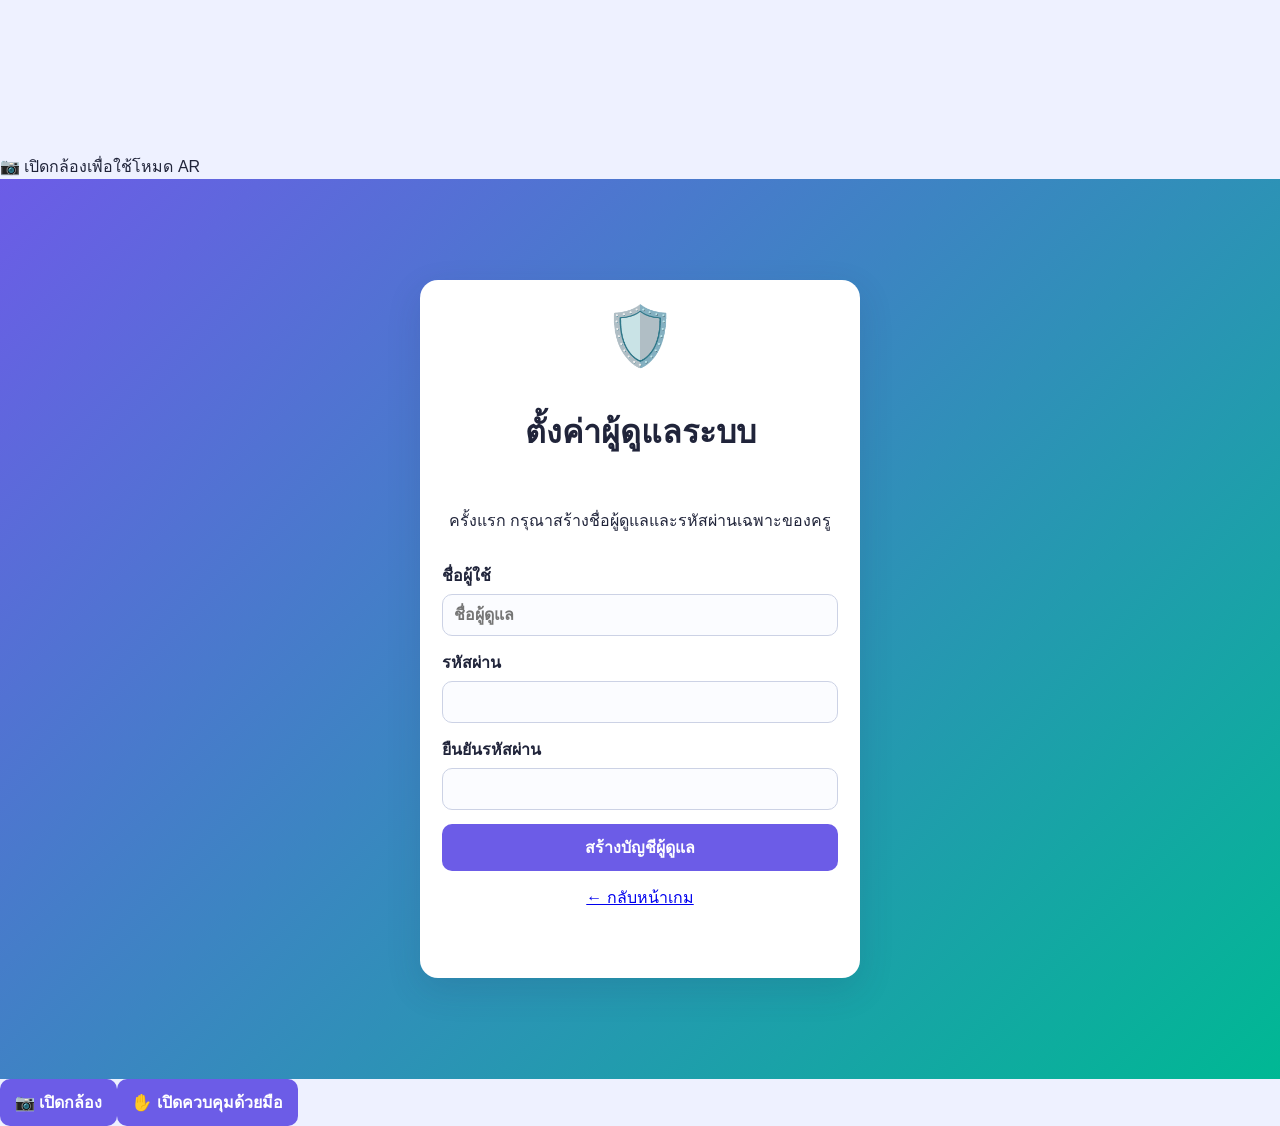
==== admin.html @ 0dbcfca8 "Add files via upload" ====
<!doctype html><html lang="th"><head><meta charset="utf-8"><meta name="viewport" content="width=device-width,initial-scale=1"><title>Scratch AR Studio</title><link rel="stylesheet" href="./css/admin.css"></head><body>
<div id="login" class="login-wrap"><form id="login-form" class="panel login-card"><div class="logo">🛡️</div><h1 id="login-title">ตั้งค่าผู้ดูแลระบบ</h1><p id="login-help">ครั้งแรก กรุณาสร้างรหัสผ่านเฉพาะของครู</p><label id="username-wrap">ชื่อผู้ใช้<input id="username" autocomplete="username" placeholder="ชื่อผู้ดูแล"></label><label>รหัสผ่าน<input id="password" type="password" autocomplete="current-password" required minlength="6"></label><label id="confirm-wrap">ยืนยันรหัสผ่าน<input id="confirm-password" type="password" minlength="6"></label><button id="login-submit">สร้างบัญชีผู้ดูแล</button><a href="./index.html">← กลับหน้าเกม</a><p id="login-error" class="error"></p></form></div>
<div id="admin-app" class="hidden"><header><div><strong>🛡️ Scratch AR Studio</strong><small id="header-school"></small></div><div><a href="./index.html">หน้าเกม</a><a href="./learn.html">บทเรียน</a><a href="./adventure.html">ด่าน</a><button id="logout">ออกจากระบบ</button></div></header><div class="layout"><nav>
<button data-view="dashboard" class="active">📊 ภาพรวม</button><button data-view="lessons">📚 เนื้อหา</button><button data-view="levels">🎮 สร้างด่าน</button><button data-view="media">🖼️ คลังสื่อ</button><button data-view="users">👥 ผู้เล่น</button><button data-view="theme">🎨 ปรับ UI</button><button data-view="reports">📈 รายงาน</button><button data-view="data">💾 ข้อมูล</button><button data-view="security">🔐 ความปลอดภัย</button></nav><main>
<section id="view-dashboard" class="view"><div class="section-head"><div><h2>ภาพรวมระบบ</h2><p>จัดการเนื้อหา ด่าน สื่อ ผู้เล่น และหน้าตาเกมจากจุดเดียว</p></div><button id="seed-content">คืนค่าแม่แบบ Scratch</button></div><div id="summary" class="summary-grid"></div><div class="dashboard-grid"><div class="panel"><h3>หลักสูตรที่ครอบคลุม</h3><div id="coverage"></div></div><div class="panel"><h3>กิจกรรมล่าสุด</h3><div id="recent-activity"></div></div></div></section>
<section id="view-lessons" class="view hidden"><div class="section-head"><div><h2>จัดการเนื้อหา</h2><p>เพิ่มบทเรียน รูป วิดีโอ เสียง ลิงก์ และสถานะเผยแพร่</p></div><button id="new-lesson">+ เพิ่มบทเรียน</button></div><div class="editor-layout"><form id="lesson-form" class="panel editor"><input id="lesson-id" type="hidden"><div class="two"><label>ลำดับ<input id="lesson-order" type="number" min="1" value="1"></label><label>หมวด<select id="lesson-category"></select></label></div><label>ชื่อบทเรียน<input id="lesson-title" required></label><label>คำอธิบายสั้น<textarea id="lesson-summary"></textarea></label><label>จุดประสงค์ (หนึ่งข้อต่อหนึ่งบรรทัด)<textarea id="lesson-objectives"></textarea></label><label>เนื้อหาเต็ม<textarea id="lesson-content" class="large"></textarea></label><div class="media-fields"><label>URL รูปภาพ<input id="lesson-image" type="url" placeholder="https://..."></label><button type="button" data-preview="lesson-image">ดูรูป</button><label>URL วิดีโอ/YouTube<input id="lesson-video" type="url" placeholder="https://..."></label><label>URL เสียง MP3<input id="lesson-audio" type="url" placeholder="https://..."></label><button type="button" data-play="lesson-audio">ทดลองเสียง</button></div><div id="lesson-media-preview" class="media-preview">พื้นที่ตัวอย่างสื่อ</div><label class="check"><input id="lesson-published" type="checkbox" checked> เผยแพร่บทเรียน</label><div class="form-actions"><button>บันทึก</button><button type="button" id="duplicate-lesson" class="secondary">ทำสำเนา</button><button type="button" id="clear-lesson" class="ghost">ล้างแบบฟอร์ม</button></div></form><div class="panel"><div class="list-tools"><input id="lesson-search" placeholder="ค้นหาบทเรียน"><select id="lesson-filter"><option value="">ทุกหมวด</option></select></div><div id="lesson-list"></div></div></div></section>
<section id="view-levels" class="view hidden"><div class="section-head"><div><h2>Level Builder</h2><p>สร้างด่านด้วยแม่แบบ พร้อมบล็อกภาษาอังกฤษเท่านั้น</p></div><button id="new-level">+ เพิ่มด่าน</button></div><div class="editor-layout"><form id="level-form" class="panel editor"><input id="level-id" type="hidden"><div class="three"><label>ลำดับ<input id="level-order" type="number" min="1" value="1"></label><label>บทเรียนที่ต้องเรียนก่อน<select id="level-lesson" multiple size="5"></select><small>กด Ctrl เพื่อเลือกหลายบทเรียน</small></label><label>ด่านที่ต้องผ่านก่อน<select id="level-prerequisite"><option value="">ไม่กำหนด</option></select></label><label>ความยาก<select id="level-difficulty"><option value="1">1 ง่าย</option><option value="2">2 ปานกลาง</option><option value="3">3 ยาก</option><option value="4">4 โครงงาน</option></select></label></div><label>ชื่อด่าน<input id="level-title" required></label><label>แม่แบบเกม<select id="level-type"><option value="block-order">เรียงบล็อก</option><option value="quiz">ตอบคำถาม</option><option value="matching">จับคู่</option><option value="hotspot">แตะตำแหน่ง</option><option value="multi-script">หลายชุดคำสั่ง</option><option value="debug">แก้บั๊ก</option><option value="builder">สร้างคำสั่ง</option><option value="project">ภารกิจโครงงาน</option></select></label><label>คำสั่งภารกิจ<textarea id="level-prompt"></textarea></label><label>บล็อก/ตัวเลือกภาษาอังกฤษ (หนึ่งรายการต่อบรรทัด)<textarea id="level-blocks" class="code"></textarea></label><label>คำตอบ (หนึ่งรายการต่อบรรทัด)<textarea id="level-answer" class="code"></textarea></label><div class="three"><label>เวลา<input id="level-time" type="number" min="0" value="60"></label><label>หัวใจ<input id="level-hearts" type="number" min="1" value="3"></label><label>คะแนนเต็ม<input id="level-score" type="number" min="1" value="100"></label></div><div class="three"><label>3 ดาว ≤ วินาที<input id="star-three" type="number" min="0" value="30"></label><label>2 ดาว ≤ วินาที<input id="star-two" type="number" min="0" value="45"></label><label>1 ดาว ≤ วินาที<input id="star-one" type="number" min="0" value="60"></label></div><div class="media-fields"><label>URL ภาพฉาก/โจทย์<input id="level-image" type="url" placeholder="https://..."></label><button type="button" data-preview="level-image">ดูรูป</button><label>URL เสียงคำสั่ง<input id="level-audio" type="url" placeholder="https://..."></label><button type="button" data-play="level-audio">ทดลองเสียง</button></div><div id="level-media-preview" class="media-preview">พื้นที่ตัวอย่างสื่อด่าน</div><label class="check"><input id="level-published" type="checkbox" checked> เผยแพร่ด่าน</label><div class="form-actions"><button>บันทึกด่าน</button><button type="button" id="duplicate-level" class="secondary">ทำสำเนา</button><button type="button" id="preview-level" class="ghost">ดูตัวอย่าง</button></div></form><div class="panel"><div class="list-tools"><input id="level-search" placeholder="ค้นหาด่าน"><select id="level-type-filter"><option value="">ทุกแม่แบบ</option></select></div><div id="level-list"></div></div></div></section>
<section id="view-media" class="view hidden"><div class="section-head"><div><h2>คลังสื่อและลิงก์</h2><p>บันทึกลิงก์รูป เสียง วิดีโอ หรือไฟล์ภายนอกเพื่อเรียกใช้ซ้ำ</p></div><button id="new-media">+ เพิ่มสื่อ</button></div><div class="editor-layout"><form id="media-form" class="panel"><input id="media-id" type="hidden"><label>ชื่อสื่อ<input id="media-name" required></label><div class="two"><label>ประเภท<select id="media-type"><option value="image">รูปภาพ</option><option value="audio">เสียง</option><option value="video">วิดีโอ</option><option value="link">ลิงก์/เอกสาร</option></select></label><label>หมวด/แท็ก<input id="media-tags" placeholder="cat, motion, lesson1"></label></div><label>URL<input id="media-url" type="url" required placeholder="https://..."></label><label>คำอธิบาย<textarea id="media-note"></textarea></label><div id="media-preview" class="media-preview">พื้นที่ตัวอย่างสื่อ</div><button>บันทึกเข้าคลัง</button></form><div class="panel"><input id="media-search" placeholder="ค้นหาชื่อ URL หรือแท็ก"><div id="media-list" class="media-grid"></div></div></div></section>
<section id="view-users" class="view hidden"><div class="section-head"><div><h2>จัดการผู้เล่น</h2><p>ค้นหา รีเซ็ต ลบ และส่งออกข้อมูล</p></div><div><input id="user-search" placeholder="ค้นหาชื่อหรือห้อง"><button id="export-users">ส่งออก</button></div></div><div class="panel table-wrap"><table><thead><tr><th>ผู้เล่น</th><th>ชั้น/เลขที่</th><th>คะแนน</th><th>ดาว</th><th>ด่านล่าสุด</th><th>เล่นล่าสุด</th><th>จัดการ</th></tr></thead><tbody id="users-body"></tbody></table></div></section>
<section id="view-theme" class="view hidden"><h2>ปรับแต่ง UI</h2><div class="editor-layout"><form id="theme-form" class="panel"><label>ชื่อระบบ<input id="system-name"></label><label>ชื่อโรงเรียน<input id="school-name"></label><div class="two"><label>สีหลัก<input id="accent" type="color"></label><label>ขนาดตัวอักษร<input id="font-scale" type="range" min="0.85" max="1.35" step="0.05"></label></div><label>ความโปร่งใสการ์ด <output id="opacity-output"></output><input id="card-opacity" type="range" min="0.18" max="0.95" step="0.01"></label><label>ความเบลอพื้นหลัง <output id="blur-output"></output><input id="blur" type="range" min="0" max="20" step="1"></label><label>ความโค้งมุม <output id="radius-output"></output><input id="radius" type="range" min="0" max="36" step="1"></label><label class="check"><input id="show-admin-link" type="checkbox"> แสดงปุ่มผู้ดูแลในหน้าเกม</label><label class="check"><input id="allow-profiles" type="checkbox"> อนุญาตสร้างโปรไฟล์ใหม่</label><label class="check"><input id="auto-speak" type="checkbox"> เปิดเสียงอ่านอัตโนมัติ</label><button>บันทึก UI</button></form><div class="theme-preview" id="theme-preview"><div class="preview-card"><h3>ตัวอย่างการ์ดเกม</h3><p>ปรับแถบควบคุมเพื่อดูความโปร่งใสและการบังกล้อง</p><button>เริ่มเรียน</button></div></div></div></section>
<section id="view-reports" class="view hidden"><div class="section-head"><h2>รายงานและสถิติ</h2><div><button id="export-report">ส่งออก CSV</button><button id="print-report">พิมพ์</button></div></div><div class="panel"><div id="report-content"></div></div></section>
<section id="view-data" class="view hidden"><h2>สำรองและนำเข้าข้อมูล</h2><div class="dashboard-grid"><div class="panel"><h3>สำรองข้อมูล</h3><p>ดาวน์โหลดเนื้อหา ด่าน สื่อ ผู้เล่น และการตั้งค่าทั้งหมดเป็น JSON</p><button id="backup-all">ดาวน์โหลด Backup</button></div><div class="panel"><h3>กู้คืนข้อมูล</h3><p>เลือกไฟล์ Backup เดิม ระบบจะตรวจสอบก่อนเขียนทับ</p><label class="file-label">เลือกไฟล์<input id="restore-file" type="file" accept="application/json"></label></div><div class="panel"><h3>นำเข้าเนื้อหา/ด่าน</h3><p>รองรับ JSON ที่มี lessons หรือ levels</p><label class="file-label">นำเข้า JSON<input id="import-content" type="file" accept="application/json"></label></div><div class="panel danger-zone"><h3>ล้างข้อมูล</h3><button id="clear-progress" class="secondary">ล้างคะแนนผู้เล่น</button><button id="clear-all" class="danger">ล้างข้อมูลระบบทั้งหมด</button></div></div></section>
<section id="view-security" class="view hidden"><h2>ความปลอดภัย</h2><form id="security-form" class="panel narrow"><label>ชื่อผู้ดูแล<input id="security-username"></label><label>รหัสผ่านเดิม<input id="old-password" type="password"></label><label>รหัสผ่านใหม่<input id="new-password" type="password" minlength="6"></label><label>ยืนยันรหัสผ่านใหม่<input id="new-password-confirm" type="password" minlength="6"></label><button>เปลี่ยนข้อมูลเข้าสู่ระบบ</button><p class="muted">ระบบนี้ทำงานในเบราว์เซอร์เครื่องเดียว เหมาะสำหรับต้นแบบในห้องเรียน หากใช้งานหลายเครื่องควรเชื่อมฐานข้อมูลและ Backend</p></form></section>
</main></div></div><dialog id="preview-dialog"><button id="close-dialog" class="close">×</button><div id="dialog-content"></div></dialog><div id="toast" class="toast"></div><script type="module" src="./js/admin.js"></script><script type="module" src="./js/portal/camera-overlay.js"></script></body></html>
---- css/admin.css ----
:root{font-family:"Segoe UI",Tahoma,sans-serif;color:#20243a;background:#eef1ff;--accent:#6c5ce7}*{box-sizing:border-box}body{margin:0;min-height:100vh}button,input,textarea,select{font:inherit}.hidden{display:none!important}.login-wrap{min-height:100vh;display:grid;place-items:center;padding:20px;background:linear-gradient(135deg,#6c5ce7,#00b894)}.panel{background:#fff;border-radius:18px;padding:22px;box-shadow:0 12px 35px #26305a24}.login-card{width:min(440px,100%);display:grid;gap:14px;text-align:center}.logo{font-size:58px}label{display:grid;gap:6px;text-align:left;font-weight:700}input,textarea,select{width:100%;padding:11px;border:1px solid #ccd2e5;border-radius:10px;background:#fbfcff}textarea{min-height:90px;resize:vertical}.large{min-height:180px}.code{font-family:Consolas,monospace;background:#f5f3ff}button,.file-label{border:0;border-radius:10px;padding:11px 15px;background:var(--accent);color:#fff;font-weight:800;cursor:pointer;text-decoration:none}.secondary{background:#586174}.ghost{background:#e9e8f6;color:#343952}.danger{background:#d63031}.error{color:#d63031}header{min-height:68px;background:#24283b;color:#fff;display:flex;align-items:center;justify-content:space-between;padding:10px 22px;position:sticky;top:0;z-index:5}header strong{font-size:20px}header small{display:block;color:#bbc0d7}header a{color:#fff;margin-right:12px}.layout{display:grid;grid-template-columns:230px 1fr;min-height:calc(100vh - 68px)}nav{background:#fff;padding:18px 12px;border-right:1px solid #dde1f0;position:sticky;top:68px;height:calc(100vh - 68px);overflow:auto}nav button{display:block;width:100%;margin-bottom:7px;text-align:left;background:transparent;color:#343952}nav button.active{background:var(--accent);color:#fff}main{padding:24px;overflow:auto}.view h2{margin:0}.view>.section-head>div>p,.view>p{margin:.3rem 0;color:#68708b}.summary-grid{display:grid;grid-template-columns:repeat(5,minmax(120px,1fr));gap:14px;margin:18px 0}.summary-card{background:#fff;border-radius:16px;padding:18px;box-shadow:0 8px 24px #26305a18}.summary-card span{font-size:28px}.summary-card strong{display:block;font-size:28px;margin-top:8px}.dashboard-grid{display:grid;grid-template-columns:repeat(2,minmax(300px,1fr));gap:18px}.section-head{display:flex;justify-content:space-between;gap:12px;align-items:center;margin-bottom:18px}.section-head>div:last-child{display:flex;gap:8px}.editor-layout{display:grid;grid-template-columns:minmax(430px,1.15fr) minmax(330px,.85fr);gap:18px}.editor{display:grid;gap:13px}.two,.three{display:grid;grid-template-columns:repeat(2,1fr);gap:12px}.three{grid-template-columns:repeat(3,1fr)}.check{display:flex;align-items:center;gap:8px}.check input{width:auto}.form-actions,.actions,.list-tools{display:flex;gap:8px;flex-wrap:wrap}.list-tools{margin-bottom:14px}.list-tools>*{flex:1}.item-card{border:1px solid #e0e3ef;border-radius:14px;padding:14px;margin-bottom:11px}.item-card>div:first-child{display:grid;grid-template-columns:auto 1fr;gap:3px 9px}.item-card small{grid-column:2;color:#68708b}.badge{grid-row:1/3;background:#ece9ff;border-radius:9px;padding:7px 10px;font-weight:900}.item-card p{color:#4d5470}.small{padding:7px 10px;font-size:.85rem}.block-tags{display:flex;gap:5px;flex-wrap:wrap;margin:8px 0}.block-tags code,.preview-blocks div{background:#6c5ce7;color:#fff;border-radius:8px;padding:6px 9px}.media-fields{display:grid;grid-template-columns:1fr auto;gap:8px}.media-fields label{grid-column:1}.media-preview{min-height:160px;border:2px dashed #c8cce0;border-radius:14px;display:grid;place-items:center;color:#7b819b;overflow:hidden;padding:10px}.media-preview img,.media-preview video,.media-preview audio{max-width:100%;max-height:260px}.media-grid{display:grid;grid-template-columns:repeat(2,minmax(0,1fr));gap:12px}.media-card{border:1px solid #e0e3ef;border-radius:14px;padding:12px;display:grid;gap:8px}.media-thumb{height:130px;background:#f3f5fb;border-radius:10px;display:grid;place-items:center;font-size:44px;overflow:hidden}.media-thumb img{width:100%;height:100%;object-fit:cover}.coverage-row{display:grid;grid-template-columns:12px 1fr auto;align-items:center;gap:9px;padding:8px 0;border-bottom:1px solid #eee}.coverage-row i{width:12px;height:12px;border-radius:50%}#recent-activity p{display:flex;justify-content:space-between;gap:12px;border-bottom:1px solid #eee;padding-bottom:8px}#recent-activity small{color:#7b819b}.table-wrap{overflow:auto}table{width:100%;border-collapse:collapse}th,td{padding:11px;border-bottom:1px solid #e6e8f1;text-align:left;white-space:nowrap}.theme-preview{min-height:520px;background:linear-gradient(135deg,#70c1ff,#9b8cff);display:grid;place-items:center;border-radius:22px;padding:30px}.preview-card{width:min(430px,90%);padding:28px;border-radius:var(--radius);background:rgba(255,255,255,var(--opacity));backdrop-filter:blur(var(--blur));box-shadow:0 16px 40px #28305a33}.preview-card button{background:var(--accent)}.narrow{max-width:600px}.danger-zone{border:2px solid #ffb3b3}dialog{width:min(700px,90vw);border:0;border-radius:18px;padding:26px}dialog::backdrop{background:#15182a99}.close{float:right;background:#eee;color:#222}.preview-blocks{display:flex;flex-direction:column;gap:8px;margin-top:15px}.preview-blocks div{width:max-content;max-width:100%}dialog img{max-width:100%;border-radius:12px}.toast{position:fixed;right:20px;bottom:20px;background:#20243a;color:#fff;padding:12px 18px;border-radius:12px;opacity:0;transform:translateY(15px);transition:.2s;z-index:20}.toast.show{opacity:1;transform:none}@media(max-width:1000px){.summary-grid{grid-template-columns:repeat(2,1fr)}.editor-layout,.dashboard-grid{grid-template-columns:1fr}.layout{grid-template-columns:1fr}nav{display:flex;position:static;height:auto;overflow:auto;border-right:0;border-bottom:1px solid #ddd}nav button{min-width:max-content;margin:0 6px 0 0}.media-grid{grid-template-columns:1fr}}@media(max-width:650px){main{padding:13px}.two,.three{grid-template-columns:1fr}.section-head{align-items:flex-start;flex-direction:column}.summary-grid{grid-template-columns:1fr 1fr}header{align-items:flex-start;gap:8px;flex-direction:column}}@media print{header,nav,button,.section-head{display:none!important}.layout{display:block}main{padding:0}.view{display:none!important}#view-reports{display:block!important}.panel{box-shadow:none}}

select[multiple]{min-height:130px}.editor label small{display:block;margin-top:.25rem;opacity:.72}
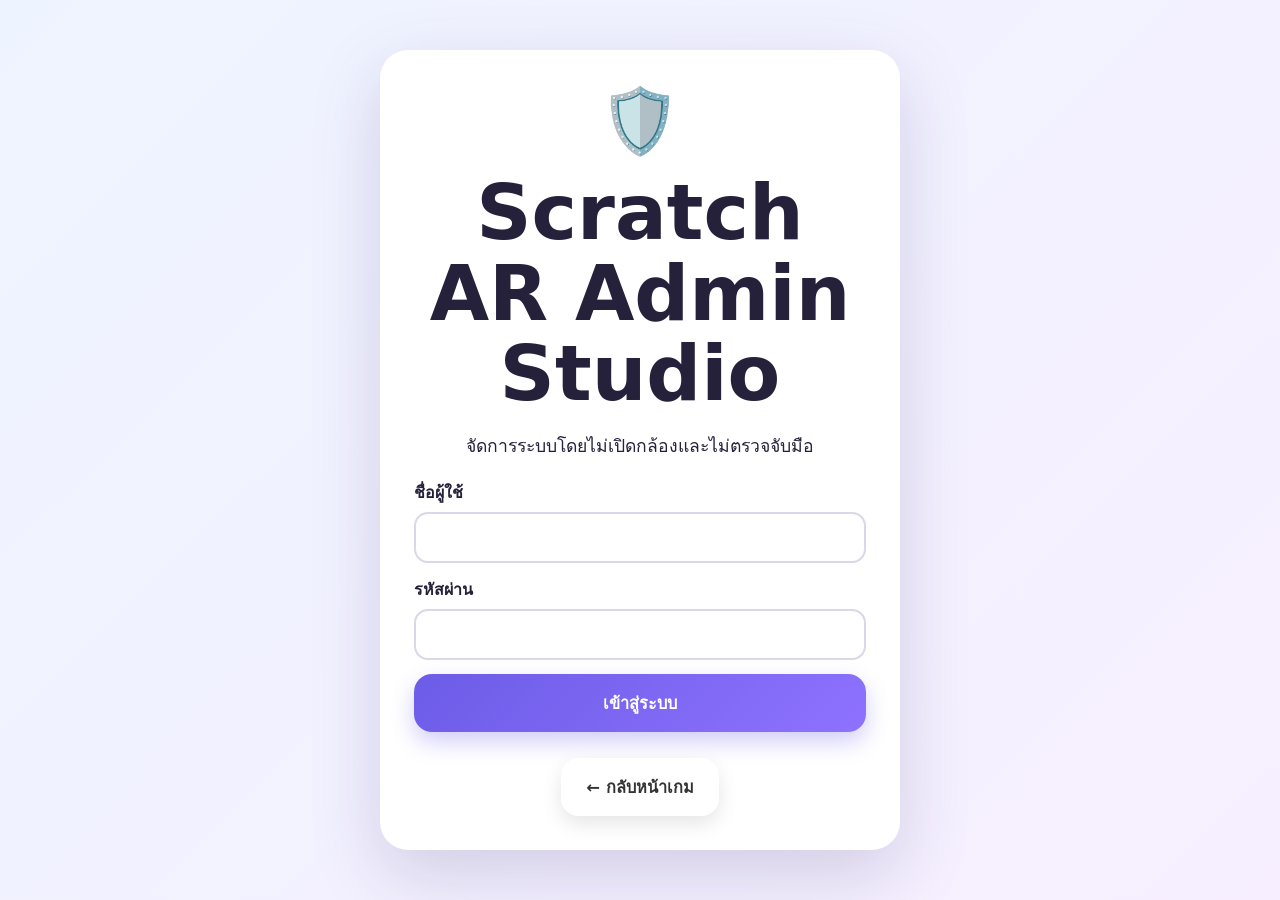
==== commit 6af83bf2: "Add files via upload" ====
--- a/admin.html
+++ b/admin.html
@@ -1,14 +1 @@
-<!doctype html><html lang="th"><head><meta charset="utf-8"><meta name="viewport" content="width=device-width,initial-scale=1"><title>Scratch AR Studio</title><link rel="stylesheet" href="./css/admin.css"></head><body>
-<div id="login" class="login-wrap"><form id="login-form" class="panel login-card"><div class="logo">🛡️</div><h1 id="login-title">ตั้งค่าผู้ดูแลระบบ</h1><p id="login-help">ครั้งแรก กรุณาสร้างรหัสผ่านเฉพาะของครู</p><label id="username-wrap">ชื่อผู้ใช้<input id="username" autocomplete="username" placeholder="ชื่อผู้ดูแล"></label><label>รหัสผ่าน<input id="password" type="password" autocomplete="current-password" required minlength="6"></label><label id="confirm-wrap">ยืนยันรหัสผ่าน<input id="confirm-password" type="password" minlength="6"></label><button id="login-submit">สร้างบัญชีผู้ดูแล</button><a href="./index.html">← กลับหน้าเกม</a><p id="login-error" class="error"></p></form></div>
-<div id="admin-app" class="hidden"><header><div><strong>🛡️ Scratch AR Studio</strong><small id="header-school"></small></div><div><a href="./index.html">หน้าเกม</a><a href="./learn.html">บทเรียน</a><a href="./adventure.html">ด่าน</a><button id="logout">ออกจากระบบ</button></div></header><div class="layout"><nav>
-<button data-view="dashboard" class="active">📊 ภาพรวม</button><button data-view="lessons">📚 เนื้อหา</button><button data-view="levels">🎮 สร้างด่าน</button><button data-view="media">🖼️ คลังสื่อ</button><button data-view="users">👥 ผู้เล่น</button><button data-view="theme">🎨 ปรับ UI</button><button data-view="reports">📈 รายงาน</button><button data-view="data">💾 ข้อมูล</button><button data-view="security">🔐 ความปลอดภัย</button></nav><main>
-<section id="view-dashboard" class="view"><div class="section-head"><div><h2>ภาพรวมระบบ</h2><p>จัดการเนื้อหา ด่าน สื่อ ผู้เล่น และหน้าตาเกมจากจุดเดียว</p></div><button id="seed-content">คืนค่าแม่แบบ Scratch</button></div><div id="summary" class="summary-grid"></div><div class="dashboard-grid"><div class="panel"><h3>หลักสูตรที่ครอบคลุม</h3><div id="coverage"></div></div><div class="panel"><h3>กิจกรรมล่าสุด</h3><div id="recent-activity"></div></div></div></section>
-<section id="view-lessons" class="view hidden"><div class="section-head"><div><h2>จัดการเนื้อหา</h2><p>เพิ่มบทเรียน รูป วิดีโอ เสียง ลิงก์ และสถานะเผยแพร่</p></div><button id="new-lesson">+ เพิ่มบทเรียน</button></div><div class="editor-layout"><form id="lesson-form" class="panel editor"><input id="lesson-id" type="hidden"><div class="two"><label>ลำดับ<input id="lesson-order" type="number" min="1" value="1"></label><label>หมวด<select id="lesson-category"></select></label></div><label>ชื่อบทเรียน<input id="lesson-title" required></label><label>คำอธิบายสั้น<textarea id="lesson-summary"></textarea></label><label>จุดประสงค์ (หนึ่งข้อต่อหนึ่งบรรทัด)<textarea id="lesson-objectives"></textarea></label><label>เนื้อหาเต็ม<textarea id="lesson-content" class="large"></textarea></label><div class="media-fields"><label>URL รูปภาพ<input id="lesson-image" type="url" placeholder="https://..."></label><button type="button" data-preview="lesson-image">ดูรูป</button><label>URL วิดีโอ/YouTube<input id="lesson-video" type="url" placeholder="https://..."></label><label>URL เสียง MP3<input id="lesson-audio" type="url" placeholder="https://..."></label><button type="button" data-play="lesson-audio">ทดลองเสียง</button></div><div id="lesson-media-preview" class="media-preview">พื้นที่ตัวอย่างสื่อ</div><label class="check"><input id="lesson-published" type="checkbox" checked> เผยแพร่บทเรียน</label><div class="form-actions"><button>บันทึก</button><button type="button" id="duplicate-lesson" class="secondary">ทำสำเนา</button><button type="button" id="clear-lesson" class="ghost">ล้างแบบฟอร์ม</button></div></form><div class="panel"><div class="list-tools"><input id="lesson-search" placeholder="ค้นหาบทเรียน"><select id="lesson-filter"><option value="">ทุกหมวด</option></select></div><div id="lesson-list"></div></div></div></section>
-<section id="view-levels" class="view hidden"><div class="section-head"><div><h2>Level Builder</h2><p>สร้างด่านด้วยแม่แบบ พร้อมบล็อกภาษาอังกฤษเท่านั้น</p></div><button id="new-level">+ เพิ่มด่าน</button></div><div class="editor-layout"><form id="level-form" class="panel editor"><input id="level-id" type="hidden"><div class="three"><label>ลำดับ<input id="level-order" type="number" min="1" value="1"></label><label>บทเรียนที่ต้องเรียนก่อน<select id="level-lesson" multiple size="5"></select><small>กด Ctrl เพื่อเลือกหลายบทเรียน</small></label><label>ด่านที่ต้องผ่านก่อน<select id="level-prerequisite"><option value="">ไม่กำหนด</option></select></label><label>ความยาก<select id="level-difficulty"><option value="1">1 ง่าย</option><option value="2">2 ปานกลาง</option><option value="3">3 ยาก</option><option value="4">4 โครงงาน</option></select></label></div><label>ชื่อด่าน<input id="level-title" required></label><label>แม่แบบเกม<select id="level-type"><option value="block-order">เรียงบล็อก</option><option value="quiz">ตอบคำถาม</option><option value="matching">จับคู่</option><option value="hotspot">แตะตำแหน่ง</option><option value="multi-script">หลายชุดคำสั่ง</option><option value="debug">แก้บั๊ก</option><option value="builder">สร้างคำสั่ง</option><option value="project">ภารกิจโครงงาน</option></select></label><label>คำสั่งภารกิจ<textarea id="level-prompt"></textarea></label><label>บล็อก/ตัวเลือกภาษาอังกฤษ (หนึ่งรายการต่อบรรทัด)<textarea id="level-blocks" class="code"></textarea></label><label>คำตอบ (หนึ่งรายการต่อบรรทัด)<textarea id="level-answer" class="code"></textarea></label><div class="three"><label>เวลา<input id="level-time" type="number" min="0" value="60"></label><label>หัวใจ<input id="level-hearts" type="number" min="1" value="3"></label><label>คะแนนเต็ม<input id="level-score" type="number" min="1" value="100"></label></div><div class="three"><label>3 ดาว ≤ วินาที<input id="star-three" type="number" min="0" value="30"></label><label>2 ดาว ≤ วินาที<input id="star-two" type="number" min="0" value="45"></label><label>1 ดาว ≤ วินาที<input id="star-one" type="number" min="0" value="60"></label></div><div class="media-fields"><label>URL ภาพฉาก/โจทย์<input id="level-image" type="url" placeholder="https://..."></label><button type="button" data-preview="level-image">ดูรูป</button><label>URL เสียงคำสั่ง<input id="level-audio" type="url" placeholder="https://..."></label><button type="button" data-play="level-audio">ทดลองเสียง</button></div><div id="level-media-preview" class="media-preview">พื้นที่ตัวอย่างสื่อด่าน</div><label class="check"><input id="level-published" type="checkbox" checked> เผยแพร่ด่าน</label><div class="form-actions"><button>บันทึกด่าน</button><button type="button" id="duplicate-level" class="secondary">ทำสำเนา</button><button type="button" id="preview-level" class="ghost">ดูตัวอย่าง</button></div></form><div class="panel"><div class="list-tools"><input id="level-search" placeholder="ค้นหาด่าน"><select id="level-type-filter"><option value="">ทุกแม่แบบ</option></select></div><div id="level-list"></div></div></div></section>
-<section id="view-media" class="view hidden"><div class="section-head"><div><h2>คลังสื่อและลิงก์</h2><p>บันทึกลิงก์รูป เสียง วิดีโอ หรือไฟล์ภายนอกเพื่อเรียกใช้ซ้ำ</p></div><button id="new-media">+ เพิ่มสื่อ</button></div><div class="editor-layout"><form id="media-form" class="panel"><input id="media-id" type="hidden"><label>ชื่อสื่อ<input id="media-name" required></label><div class="two"><label>ประเภท<select id="media-type"><option value="image">รูปภาพ</option><option value="audio">เสียง</option><option value="video">วิดีโอ</option><option value="link">ลิงก์/เอกสาร</option></select></label><label>หมวด/แท็ก<input id="media-tags" placeholder="cat, motion, lesson1"></label></div><label>URL<input id="media-url" type="url" required placeholder="https://..."></label><label>คำอธิบาย<textarea id="media-note"></textarea></label><div id="media-preview" class="media-preview">พื้นที่ตัวอย่างสื่อ</div><button>บันทึกเข้าคลัง</button></form><div class="panel"><input id="media-search" placeholder="ค้นหาชื่อ URL หรือแท็ก"><div id="media-list" class="media-grid"></div></div></div></section>
-<section id="view-users" class="view hidden"><div class="section-head"><div><h2>จัดการผู้เล่น</h2><p>ค้นหา รีเซ็ต ลบ และส่งออกข้อมูล</p></div><div><input id="user-search" placeholder="ค้นหาชื่อหรือห้อง"><button id="export-users">ส่งออก</button></div></div><div class="panel table-wrap"><table><thead><tr><th>ผู้เล่น</th><th>ชั้น/เลขที่</th><th>คะแนน</th><th>ดาว</th><th>ด่านล่าสุด</th><th>เล่นล่าสุด</th><th>จัดการ</th></tr></thead><tbody id="users-body"></tbody></table></div></section>
-<section id="view-theme" class="view hidden"><h2>ปรับแต่ง UI</h2><div class="editor-layout"><form id="theme-form" class="panel"><label>ชื่อระบบ<input id="system-name"></label><label>ชื่อโรงเรียน<input id="school-name"></label><div class="two"><label>สีหลัก<input id="accent" type="color"></label><label>ขนาดตัวอักษร<input id="font-scale" type="range" min="0.85" max="1.35" step="0.05"></label></div><label>ความโปร่งใสการ์ด <output id="opacity-output"></output><input id="card-opacity" type="range" min="0.18" max="0.95" step="0.01"></label><label>ความเบลอพื้นหลัง <output id="blur-output"></output><input id="blur" type="range" min="0" max="20" step="1"></label><label>ความโค้งมุม <output id="radius-output"></output><input id="radius" type="range" min="0" max="36" step="1"></label><label class="check"><input id="show-admin-link" type="checkbox"> แสดงปุ่มผู้ดูแลในหน้าเกม</label><label class="check"><input id="allow-profiles" type="checkbox"> อนุญาตสร้างโปรไฟล์ใหม่</label><label class="check"><input id="auto-speak" type="checkbox"> เปิดเสียงอ่านอัตโนมัติ</label><button>บันทึก UI</button></form><div class="theme-preview" id="theme-preview"><div class="preview-card"><h3>ตัวอย่างการ์ดเกม</h3><p>ปรับแถบควบคุมเพื่อดูความโปร่งใสและการบังกล้อง</p><button>เริ่มเรียน</button></div></div></div></section>
-<section id="view-reports" class="view hidden"><div class="section-head"><h2>รายงานและสถิติ</h2><div><button id="export-report">ส่งออก CSV</button><button id="print-report">พิมพ์</button></div></div><div class="panel"><div id="report-content"></div></div></section>
-<section id="view-data" class="view hidden"><h2>สำรองและนำเข้าข้อมูล</h2><div class="dashboard-grid"><div class="panel"><h3>สำรองข้อมูล</h3><p>ดาวน์โหลดเนื้อหา ด่าน สื่อ ผู้เล่น และการตั้งค่าทั้งหมดเป็น JSON</p><button id="backup-all">ดาวน์โหลด Backup</button></div><div class="panel"><h3>กู้คืนข้อมูล</h3><p>เลือกไฟล์ Backup เดิม ระบบจะตรวจสอบก่อนเขียนทับ</p><label class="file-label">เลือกไฟล์<input id="restore-file" type="file" accept="application/json"></label></div><div class="panel"><h3>นำเข้าเนื้อหา/ด่าน</h3><p>รองรับ JSON ที่มี lessons หรือ levels</p><label class="file-label">นำเข้า JSON<input id="import-content" type="file" accept="application/json"></label></div><div class="panel danger-zone"><h3>ล้างข้อมูล</h3><button id="clear-progress" class="secondary">ล้างคะแนนผู้เล่น</button><button id="clear-all" class="danger">ล้างข้อมูลระบบทั้งหมด</button></div></div></section>
-<section id="view-security" class="view hidden"><h2>ความปลอดภัย</h2><form id="security-form" class="panel narrow"><label>ชื่อผู้ดูแล<input id="security-username"></label><label>รหัสผ่านเดิม<input id="old-password" type="password"></label><label>รหัสผ่านใหม่<input id="new-password" type="password" minlength="6"></label><label>ยืนยันรหัสผ่านใหม่<input id="new-password-confirm" type="password" minlength="6"></label><button>เปลี่ยนข้อมูลเข้าสู่ระบบ</button><p class="muted">ระบบนี้ทำงานในเบราว์เซอร์เครื่องเดียว เหมาะสำหรับต้นแบบในห้องเรียน หากใช้งานหลายเครื่องควรเชื่อมฐานข้อมูลและ Backend</p></form></section>
-</main></div></div><dialog id="preview-dialog"><button id="close-dialog" class="close">×</button><div id="dialog-content"></div></dialog><div id="toast" class="toast"></div><script type="module" src="./js/admin.js"></script><script type="module" src="./js/portal/camera-overlay.js"></script></body></html>
+<!doctype html><html lang="th"><head><meta charset="utf-8"><meta name="viewport" content="width=device-width,initial-scale=1"><title>Scratch AR Admin Studio</title><link rel="stylesheet" href="./css/app.css"></head><body class="admin-body"><main id="adminApp"></main><script type="module" src="./js/admin-v3.js"></script></body></html>
--- a/css/app.css
+++ b/css/app.css
@@ -0,0 +1,31 @@
+:root{
+  --p:#6c5ce7;--p-dark:#5542d7;--accent:#ffb703;--text:#25213b;--muted:#6f6b80;
+  --glass:rgba(255,255,255,.76);--glass-strong:rgba(255,255,255,.9);--shadow:0 18px 45px rgba(42,35,98,.2)
+}
+*{box-sizing:border-box}html,body{margin:0;min-height:100%;font-family:"Noto Sans Thai",Tahoma,system-ui,sans-serif;color:var(--text)}
+body{background:radial-gradient(circle at 10% 10%,#ffe9a8,transparent 34%),radial-gradient(circle at 90% 20%,#c8f7ff,transparent 34%),linear-gradient(135deg,#f4efff,#e9fbff);overflow-x:hidden}
+button,input,select,textarea{font:inherit}button{cursor:pointer}button:focus-visible,input:focus-visible,select:focus-visible,textarea:focus-visible{outline:4px solid rgba(255,183,3,.45);outline-offset:3px}.hidden{display:none!important}
+.camera-layer{position:fixed;inset:0;z-index:-2;background:#171629;overflow:hidden}.camera-layer video,.camera-layer canvas{position:absolute;inset:0;width:100%;height:100%;object-fit:cover}.camera-layer video{transform:scaleX(-1)}#camera-placeholder{display:grid;place-items:center;height:100%;color:#fff;font-size:1.35rem}
+.top-bar{position:sticky;top:0;z-index:20;display:grid;grid-template-columns:1fr auto 1fr;align-items:center;gap:18px;padding:14px 24px;background:rgba(255,255,255,.72);backdrop-filter:blur(8px);box-shadow:0 8px 25px rgba(42,35,98,.12)}.brand-mini{font-size:1.15rem}.top-bar nav{display:flex;gap:10px}.top-bar nav button{width:48px;height:48px;border:0;border-radius:15px;background:var(--glass-strong);font-size:1.3rem;box-shadow:0 6px 18px rgba(0,0,0,.1)}.player-mini{text-align:right}.player-mini strong{margin-left:10px;color:var(--p)}
+.screen{min-height:calc(100vh - 76px);padding:42px 24px;display:grid;place-items:center}.panel{width:min(1240px,96vw);background:var(--glass);backdrop-filter:blur(8px);border:2px solid rgba(255,255,255,.72);border-radius:30px;padding:34px;box-shadow:var(--shadow)}
+.hero{text-align:center;max-width:900px;margin:auto}.hero h1{font-size:clamp(2.5rem,6vw,5.2rem);line-height:1.05;margin:.18em}.hero h2{font-size:clamp(2rem,4vw,3.2rem)}.hero p{font-size:1.1rem;line-height:1.7}.actions{display:flex;flex-wrap:wrap;gap:16px;justify-content:center;margin-top:26px}.primary,.secondary,.danger{border:0;border-radius:18px;padding:16px 25px;font-weight:900;font-size:1.02rem;min-height:54px}.primary{background:linear-gradient(135deg,var(--p),#8e72ff);color:#fff;box-shadow:0 10px 22px rgba(108,92,231,.3)}.secondary{background:var(--glass-strong);color:#333;box-shadow:0 8px 20px rgba(0,0,0,.1);text-decoration:none;display:inline-flex;align-items:center;justify-content:center}.danger{background:#d63031;color:#fff}
+.grid{display:grid;grid-template-columns:repeat(2,minmax(0,1fr));gap:20px}.card{background:var(--glass-strong);border:2px solid rgba(255,255,255,.8);border-radius:24px;padding:24px;box-shadow:0 10px 28px rgba(42,35,98,.14)}.menu{font-size:1.12rem;text-align:left;border:0;min-height:155px;display:flex;flex-direction:column;justify-content:center;gap:6px}.menu b{font-size:1.35rem}.menu p{color:var(--muted);margin:.35rem 0}.stats{display:grid;grid-template-columns:repeat(4,1fr);gap:16px;margin:20px 0}.stat{text-align:center;min-height:120px;display:grid;place-items:center}.stat b{font-size:2.15rem;display:block;color:var(--p)}
+.avatar-grid{display:flex;flex-wrap:wrap;gap:12px}.avatar{font-size:2.2rem;padding:13px;border:3px solid transparent;border-radius:18px;background:#fff}.avatar.active{border-color:var(--p);transform:translateY(-2px)}label{display:grid;gap:7px;margin:14px 0;font-weight:700}input,select,textarea{padding:14px;border:2px solid #d9d7ea;border-radius:14px;background:rgba(255,255,255,.94)}textarea{min-height:120px}.lesson-card.done{outline:4px solid #00b894}.locked{opacity:.68;filter:grayscale(.25)}.tag{display:inline-block;padding:5px 10px;border-radius:999px;background:#eee;font-size:.82rem}
+.block{--c:#888;position:relative;background:var(--c);color:#fff;padding:12px 20px;margin:8px 0;border-radius:8px 14px 14px 8px;font-weight:900;box-shadow:inset 0 -4px rgba(0,0,0,.18);user-select:none;min-height:48px}.block:before{content:"";position:absolute;top:-5px;left:24px;width:28px;height:10px;background:var(--c);border-radius:6px}.palette{display:grid;grid-template-columns:repeat(auto-fit,minmax(250px,1fr));gap:14px}.codezone{min-height:300px;padding:22px;border:4px dashed #8e8eb5;border-radius:22px;background:rgba(247,247,255,.88)}.block[draggable=true]{cursor:grab}.game-layout{display:grid;grid-template-columns:1fr 1fr;gap:24px}.category-title{font-weight:900;margin-top:14px}.rank-tabs{display:flex;flex-wrap:wrap;gap:10px;margin-bottom:18px}.rank-row{display:grid;grid-template-columns:70px 1fr 140px;gap:12px;padding:14px;border-bottom:1px solid #ddd}.modal{position:fixed;inset:0;background:#0008;z-index:50;display:grid;place-items:center}.modal .panel{max-width:560px}.checkin{background:linear-gradient(135deg,rgba(255,234,167,.95),rgba(250,177,160,.95));margin-top:18px}
+#toast{position:fixed;left:50%;bottom:28px;transform:translate(-50%,110px);background:#26223e;color:#fff;padding:15px 22px;border-radius:16px;opacity:0;transition:.25s;z-index:60;box-shadow:var(--shadow)}#toast.show{opacity:1;transform:translate(-50%,0)}#hand-cursor{position:fixed;width:36px;height:36px;border:4px solid #fff;border-radius:50%;z-index:100;pointer-events:none;box-shadow:0 0 0 8px rgba(108,92,231,.5);display:none}#hand-status{position:fixed;left:18px;bottom:18px;z-index:30;background:rgba(30,27,55,.88);color:#fff;padding:12px 16px;border-radius:18px;display:flex;gap:10px;align-items:center}#hand-status small{display:block;color:#ddd}#hand-guide{position:fixed;right:18px;bottom:18px;z-index:30;background:rgba(255,255,255,.92);padding:11px 16px;border-radius:999px;box-shadow:var(--shadow)}
+.admin-corner-link{position:fixed;left:16px;top:16px;z-index:45;padding:12px 18px;border-radius:999px;background:rgba(31,27,55,.82);color:#fff;text-decoration:none;font-weight:900;backdrop-filter:blur(7px);box-shadow:0 8px 22px rgba(0,0,0,.2)}
+@media(max-width:820px){.top-bar{grid-template-columns:1fr auto}.player-mini{display:none}.grid,.game-layout{grid-template-columns:1fr}.stats{grid-template-columns:repeat(2,1fr)}.screen{padding:20px 12px}.panel{padding:22px;border-radius:24px}.hero h1{font-size:2.6rem}.admin-corner-link{top:auto;bottom:14px}.hand-guide{left:50%;right:auto;transform:translateX(-50%);font-size:.83rem;white-space:nowrap}}
+/* v3.2 Admin Studio + Scratch block shapes */
+:root{--panel-opacity:.76;--panel-blur:8px;--panel-radius:30px;--card-opacity:.90;--ui-scale:1}
+body{font-size:calc(16px * var(--ui-scale))}.panel{background:rgba(255,255,255,var(--panel-opacity));backdrop-filter:blur(var(--panel-blur));border-radius:var(--panel-radius)}.card{background:rgba(255,255,255,var(--card-opacity))}
+.block{display:block;width:max-content;max-width:100%;min-width:150px;border-radius:7px;padding:12px 20px 12px 18px;clip-path:none}.block::before{content:"";top:-5px;left:24px;width:28px;height:10px}.block::after{content:"";position:absolute;bottom:-5px;left:24px;width:28px;height:10px;background:rgba(255,255,255,.55);border-radius:0 0 6px 6px}.block.shape-hat,.block.shape-define{border-radius:24px 24px 8px 8px;padding-top:18px}.block.shape-hat::before,.block.shape-define::before{display:none}.block.shape-reporter{border-radius:999px;min-width:auto;padding-inline:22px}.block.shape-reporter::before,.block.shape-reporter::after,.block.shape-boolean::before,.block.shape-boolean::after{display:none}.block.shape-boolean{clip-path:polygon(12% 0,88% 0,100% 50%,88% 100%,12% 100%,0 50%);border-radius:0;padding-inline:30px;min-width:auto}.block.shape-cap{border-radius:8px 14px 24px 24px}.block.shape-cap::after,.block.shape-cblock-cap::after{display:none}.block.shape-cblock,.block.shape-cblock-cap,.block.shape-cblock-double{min-height:92px;padding-bottom:48px}.block.shape-cblock::after,.block.shape-cblock-cap::after,.block.shape-cblock-double::after{left:18px;right:18px;width:auto;height:28px;bottom:10px;background:rgba(255,255,255,.28);border-radius:7px}
+.game-layout-v2{display:grid;grid-template-columns:minmax(260px,.8fr) minmax(300px,1fr) minmax(320px,1.1fr);gap:20px;align-items:start}.category-group{margin-bottom:16px}.category-group h4{margin:8px 0}.stage{position:relative;min-height:360px;border-radius:24px;overflow:hidden;background:linear-gradient(#c8f4ff 0 65%,#baf0b2 65%);border:5px solid rgba(255,255,255,.8);box-shadow:inset 0 0 0 2px #8dc5d2}.stage-grid{position:absolute;inset:0;background-image:linear-gradient(#ffffff35 1px,transparent 1px),linear-gradient(90deg,#ffffff35 1px,transparent 1px);background-size:30px 30px}.sprite{position:absolute;left:50%;top:55%;transform:translate(-50%,-50%) rotate(0deg);font-size:72px;transition:left .45s,top .45s,transform .45s,opacity .3s,filter .3s;z-index:2}.speech-bubble{position:absolute;left:55%;top:18%;max-width:220px;background:#fff;padding:12px 16px;border-radius:18px;box-shadow:0 8px 20px #0002;display:none;z-index:3}.stage-toolbar{display:flex;gap:8px;flex-wrap:wrap;margin-top:12px}.value-monitor{display:flex;gap:8px;flex-wrap:wrap;margin-top:10px}.value-monitor span{background:#fff;padding:6px 10px;border-radius:10px;font-weight:800}
+.admin-body{background:linear-gradient(135deg,#eef4ff,#f7efff);min-height:100vh}.admin-layout{display:grid;grid-template-columns:280px 1fr;min-height:100vh}.admin-sidebar{background:#211d3f;color:#fff;padding:26px 18px;position:sticky;top:0;height:100vh;overflow:auto}.admin-brand{font-size:1.35rem;font-weight:900;margin-bottom:24px}.admin-nav{display:grid;gap:8px}.admin-nav button{width:100%;text-align:left;border:0;border-radius:14px;padding:13px 15px;background:transparent;color:#e9e5ff;font-weight:800}.admin-nav button:hover,.admin-nav button.active{background:#ffffff1f;color:#fff}.admin-main{padding:26px;min-width:0}.admin-topbar{display:flex;justify-content:space-between;align-items:center;gap:16px;margin-bottom:22px}.admin-topbar h1{margin:0}.admin-content{background:#ffffffc9;border:1px solid #fff;border-radius:26px;padding:24px;box-shadow:0 18px 45px #392b7a1c}.admin-grid{display:grid;grid-template-columns:repeat(auto-fit,minmax(220px,1fr));gap:16px}.admin-stat{padding:20px;border-radius:20px;background:#fff;box-shadow:0 8px 22px #392b7a12}.admin-stat b{display:block;font-size:2rem;color:var(--p)}.admin-table{width:100%;border-collapse:collapse}.admin-table th,.admin-table td{padding:12px;border-bottom:1px solid #e7e4f1;text-align:left;vertical-align:top}.editor-card{border:1px solid #e8e5f3;border-radius:20px;padding:18px;margin:14px 0;background:#fff}.editor-head{display:flex;justify-content:space-between;align-items:center}.theme-preview{min-height:260px;border-radius:24px;padding:20px;background:radial-gradient(circle at 10% 10%,#ffe9a8,transparent 34%),radial-gradient(circle at 90% 20%,#c8f7ff,transparent 34%),linear-gradient(135deg,#f4efff,#e9fbff)}.theme-preview .sample-panel{padding:20px;border:2px solid #fff9;box-shadow:var(--shadow)}.range-row{display:grid;grid-template-columns:180px 1fr 70px;gap:12px;align-items:center}.admin-login{min-height:100vh;display:grid;place-items:center;padding:24px}.admin-login-card{width:min(520px,94vw);background:#fff;border-radius:28px;padding:34px;box-shadow:0 24px 70px #271e5f2b}
+@media(max-width:1050px){.game-layout-v2{grid-template-columns:1fr 1fr}.game-layout-v2 .stage-card{grid-column:1/-1}.admin-layout{grid-template-columns:88px 1fr}.admin-sidebar{padding:20px 10px}.admin-brand span,.admin-nav button span{display:none}.admin-nav button{text-align:center;font-size:1.3rem}.admin-main{padding:16px}}
+@media(max-width:720px){.game-layout-v2{grid-template-columns:1fr}.admin-layout{display:block}.admin-sidebar{position:static;height:auto}.admin-brand{margin-bottom:12px}.admin-nav{display:flex;overflow:auto}.admin-nav button{min-width:58px}.admin-main{padding:10px}.range-row{grid-template-columns:1fr}.admin-table{min-width:760px}}
+
+/* v3.3 gesture target, learning paths, world map and focused admin editors */
+#hand-cursor{display:block;background:rgba(255,255,255,.18);transition:width .15s,height .15s,box-shadow .15s}#hand-cursor.visible{display:block}#hand-cursor.pinching{width:52px;height:52px;box-shadow:0 0 0 12px rgba(255,183,3,.55)}#hand-cursor.scrolling{border-radius:12px;height:58px;box-shadow:0 0 0 10px rgba(0,206,201,.42)}#cursor-dot{position:absolute;width:8px;height:8px;border-radius:50%;background:#ff3b30;left:50%;top:50%;transform:translate(-50%,-50%)}#cursor-label{position:absolute;left:50%;top:48px;transform:translateX(-50%);background:#211d3f;color:#fff;border-radius:10px;padding:5px 9px;font-size:.72rem;white-space:nowrap;opacity:0}#cursor-label.visible{opacity:1}.hand-hover{outline:6px solid rgba(255,183,3,.75)!important;outline-offset:4px!important;transform:scale(1.025);transition:.12s}#scroll-indicator{position:fixed;left:50%;top:92px;transform:translateX(-50%);z-index:101;background:#00a8a8;color:#fff;padding:12px 20px;border-radius:999px;font-weight:900;box-shadow:var(--shadow)}
+.learning-path,.world-map{display:grid;gap:28px}.unit-section,.world-section{background:rgba(255,255,255,.48);border:2px solid rgba(255,255,255,.75);padding:22px;border-radius:28px}.unit-head,.world-title{display:flex;align-items:center;justify-content:space-between;gap:18px;margin-bottom:18px}.unit-head>div,.world-title>div{flex:1}.unit-head h3,.world-title h3{margin:0;font-size:1.55rem}.unit-head p,.world-title p{margin:.25rem 0;color:var(--muted)}.unit-icon,.world-title>span{font-size:3rem}.map-track{display:grid;grid-template-columns:repeat(auto-fit,minmax(240px,1fr));gap:18px}.map-node{position:relative;padding-top:46px}.map-number{position:absolute;left:18px;top:14px;width:38px;height:38px;border-radius:50%;display:grid;place-items:center;background:var(--p);color:#fff;font-weight:900}
+.admin-section-head{display:flex;justify-content:space-between;align-items:center;gap:20px;margin-bottom:18px}.manager-list{display:grid;gap:12px}.manager-row{display:grid;grid-template-columns:58px minmax(0,1fr) auto auto;align-items:center;gap:14px;background:#fff;border:1px solid #e6e2f2;border-radius:18px;padding:14px 16px;box-shadow:0 8px 22px #392b7a0e}.manager-row small{display:block;color:#777;margin-top:5px}.manager-icon{width:48px;height:48px;border-radius:14px;display:grid;place-items:center;background:#f2efff;font-size:1.5rem}.editor-drawer{margin-top:22px;background:#fbfaff;border:2px solid #dcd5ff;border-radius:24px;padding:22px;box-shadow:0 20px 50px #392b7a20;animation:drawerIn .18s ease-out}@keyframes drawerIn{from{opacity:0;transform:translateY(12px)}to{opacity:1;transform:none}}
+@media(max-width:720px){.manager-row{grid-template-columns:48px 1fr}.manager-row .tag,.manager-row button{grid-column:2}.admin-section-head{align-items:flex-start;flex-direction:column}.unit-head,.world-title{align-items:flex-start}}
